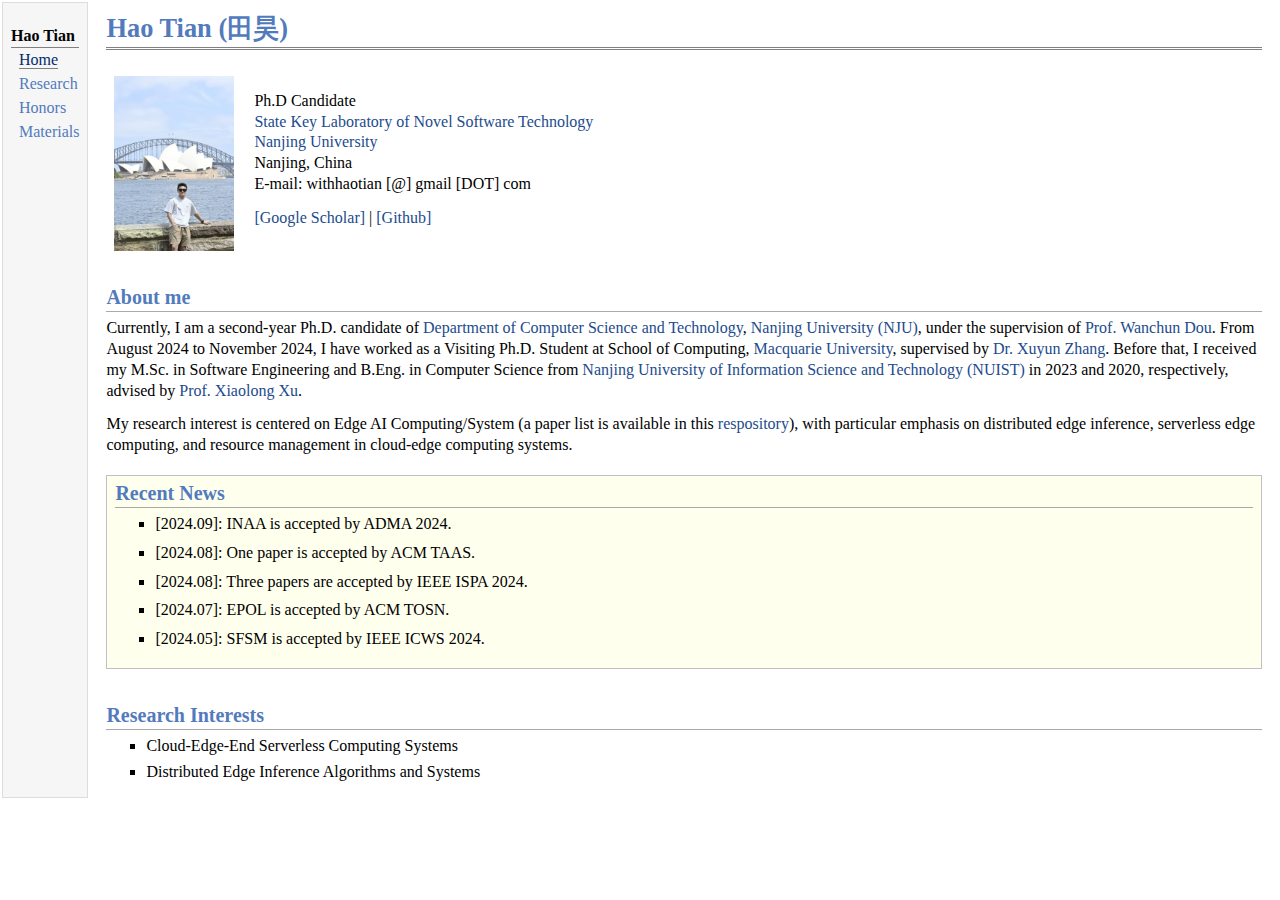
==== index.html @ ba0ae733 "update" ====
<!DOCTYPE html PUBLIC "-//W3C//DTD XHTML 1.1//EN"
  "http://www.w3.org/TR/xhtml11/DTD/xhtml11.dtd">
<html xmlns="http://www.w3.org/1999/xhtml" xml:lang="en">
<head>
<meta name="generator" content="jemdoc, see http://jemdoc.jaboc.net/" />
<meta http-equiv="Content-Type" content="text/html;charset=utf-8" />
<link rel="stylesheet" href="jemdoc.css" type="text/css" />
<title>Hao Tian (田昊)</title>
</head>
<body>
<table summary="Table for page layout." id="tlayout">
<tr valign="top">
<td id="layout-menu">
<div class="menu-category">Hao Tian</div>
<div class="menu-item"><a href="index.html" class="current">Home</a></div>
<div class="menu-item"><a href="publications.html">Research</a></div>
<div class="menu-item"><a href="awards.html">Honors</a></div>
<div class="menu-item"><a href="materials.html">Materials</a></div>
</td>
<td id="layout-content">
<div id="toptitle">
<h1>Hao Tian (田昊)</h1>
</div>
<table class="imgtable"><tr><td>
<img src="images/me.jpg" alt="alt text" width="120px" height="175px" />&nbsp;</td>
<td align="left"><p>Ph.D Candidate <br />
<a href="https://keysoftlab.nju.edu.cn/main.htm">State Key Laboratory of Novel Software Technology</a> <br />
<a href="https://www.nju.edu.cn/">Nanjing University</a> <br />
Nanjing, China <br />
E-mail: withhaotian [@] gmail [DOT] com <br /></p>
<p><a href="https://scholar.google.com/citations?user=PYFMSbYAAAAJ">[Google Scholar]</a> | <a href="https://github.com/withhaotian">[Github]</a></p>
</td></tr></table>
<h2>About me</h2>
<p>Currently, I am a second-year Ph.D. candidate of <a href="https://cs.nju.edu.cn/main.htm">Department of Computer Science and Technology</a>, <a href="https://www.nju.edu.cn/">Nanjing University (NJU)</a>, under the supervision of <a href="https://cs.nju.edu.cn/douwanchun/index.htm">Prof. Wanchun Dou</a>. From August 2024 to November 2024, I have worked as a Visiting Ph.D. Student at School of Computing, <a href="https://www.mq.edu.au/">Macquarie University</a>, supervised by <a href="https://researchers.mq.edu.au/en/persons/xuyun-zhang">Dr. Xuyun Zhang</a>. Before that, I received my M.Sc. in Software Engineering and B.Eng. in Computer Science from <a href="https://www.nuist.edu.cn/">Nanjing University of Information Science and Technology (NUIST)</a> in 2023 and 2020, respectively, advised by <a href="https://faculty.nuist.edu.cn/xuxiaolong/zh_CN/index.htm">Prof. Xiaolong Xu</a>. </p>
<p>My research interest is centered on Edge AI Computing/System (a paper list is available in this <a href="https://github.com/withhaotian/awesome-edge-AI-papers.git">respository</a>), with particular emphasis on distributed edge inference, serverless edge computing, and resource management in cloud-edge computing systems.</p>
<div class="infoblock">
<div class="blockcontent">
<h2>Recent News</h2>
<ul>
<li><p>[2024.09]: INAA is accepted by ADMA 2024.</p>
</li>
<li><p>[2024.08]: One paper is accepted by ACM TAAS.</p>
</li>
<li><p>[2024.08]: Three papers are accepted by IEEE ISPA 2024.</p>
</li>
<li><p>[2024.07]: EPOL is accepted by ACM TOSN.</p>
</li>
<li><p>[2024.05]: SFSM is accepted by IEEE ICWS 2024.</p>
</li>
</ul>
</div></div>
<h2>Research Interests</h2>
<ul>
<li><p>Cloud-Edge-End Serverless Computing Systems</p>
</li>
<li><p>Distributed Edge Inference Algorithms and Systems</p>
</li>
</ul>
</td>
</tr>
</table>
</body>
</html>
---- jemdoc.css ----
/* Default css file for jemdoc. */

table#tlayout {
    border: none;
    border-collapse: separate;
    background: white;
}

body {
	background: white;
	font-family: Georgia, serif;
	padding-bottom: 8px;
	margin: 0;
}

#layout-menu {
	background: #f6f6f6;
	border: 1px solid #dddddd;
	padding-top: 0.5em;
	padding-left: 8px;
	padding-right: 8px;
	font-size: 1.0em;
	width: auto;
	white-space: nowrap;
    text-align: left;
    vertical-align: top;
}

#layout-menu td {
	background: #f4f4f4;
    vertical-align: top;
}

#layout-content {
	padding-top: 0.0em;
	padding-left: 1.0em;
	padding-right: 1.0em;
    border: none;
    background: white;
    text-align: left;
    vertical-align: top;
}

#layout-menu a {
	line-height: 1.5em;
	margin-left: 0.5em;
}

tt {
    background: #ffffdd;
}

pre, tt {
	font-size: 90%;
	font-family: monaco, monospace;
}

a, a > tt {
	color: #224b8d;
	text-decoration: none;
}

a:hover {
	border-bottom: 1px gray dotted;
}

#layout-menu a.current:link, #layout-menu a.current:visited {
	color: #022b6d;
	border-bottom: 1px gray solid;
}
#layout-menu a:link, #layout-menu a:visited, #layout-menu a:hover {
	color: #527bbd;
	text-decoration: none;
}
#layout-menu a:hover {
	text-decoration: none;
}

div.menu-category {
	border-bottom: 1px solid gray;
	margin-top: 0.8em;
	padding-top: 0.2em;
	padding-bottom: 0.1em;
	font-weight: bold;
}

div.menu-item {
	padding-left: 16px;
	text-indent: -16px;
}

div#toptitle {
	padding-bottom: 0.2em;
	margin-bottom: 1.5em;
	border-bottom: 3px double gray;
}

/* Reduce space if we begin the page with a title. */
div#toptitle + h2, div#toptitle + h3 {
	margin-top: -0.7em;
}

div#subtitle {
	margin-top: 0.0em;
	margin-bottom: 0.0em;
	padding-top: 0em;
	padding-bottom: 0.1em;
}

em {
	font-style: italic;
}

strong {
	font-weight: bold;
}


h1, h2, h3 {
	color: #527bbd;
	margin-top: 0.7em;
	margin-bottom: 0.3em;
	padding-bottom: 0.2em;
	line-height: 1.0;
	padding-top: 0.5em;
	border-bottom: 1px solid #aaaaaa;
}

h1 {
	font-size: 165%;
}

h2 {
	padding-top: 0.8em;
	font-size: 125%;
}

h2 + h3 {
    padding-top: 0.2em;
}

h3 {
	font-size: 110%;
	border-bottom: none;
}

p {
	margin-top: 0.0em;
	margin-bottom: 0.8em;
	padding: 0;
	line-height: 1.3;
}

pre {
	padding: 0;
	margin: 0;
}

div#footer {
	font-size: small;
	border-top: 1px solid #c0c0c0;
	padding-top: 0.1em;
	margin-top: 4.0em;
	color: #c0c0c0;
}

div#footer a {
	color: #80a0b0;
}

div#footer-text {
	float: left;
	padding-bottom: 8px;
}

ul, ol, dl {
	margin-top: 0.2em;
	padding-top: 0;
	margin-bottom: 0.8em;
}

dt {
	margin-top: 0.5em;
	margin-bottom: 0;
}

dl {
	margin-left: 20px;
}

dd {
	color: #222222;
}

dd > *:first-child {
	margin-top: 0;
}

ul {
	list-style-position: outside;
	list-style-type: square;
}

p + ul, p + ol {
	margin-top: -0.5em;
}

li ul, li ol {
	margin-top: -0.3em;
}

ol {
	list-style-position: outside;
	list-style-type: decimal;
}

li p, dd p {
	margin-bottom: 0.3em;
}


ol ol {
	list-style-type: lower-alpha;
}

ol ol ol {
	list-style-type: lower-roman;
}

p + div.codeblock {
	margin-top: -0.6em;
}

div.codeblock, div.infoblock {
	margin-right: 0%;
	margin-top: 1.2em;
	margin-bottom: 1.3em;
}

div.blocktitle {
	font-weight: bold;
	color: #cd7b62;
	margin-top: 1.2em;
	margin-bottom: 0.1em;
}

div.blockcontent {
	border: 1px solid silver;
	padding: 0.3em 0.5em;
}

div.infoblock > div.blockcontent {
	background: #ffffee;
}

div.blockcontent p + ul, div.blockcontent p + ol {
	margin-top: 0.4em;
}

div.infoblock p {
	margin-bottom: 0em;
}

div.infoblock li p, div.infoblock dd p {
	margin-bottom: 0.5em;
}

div.infoblock p + p {
	margin-top: 0.8em;
}

div.codeblock > div.blockcontent {
	background: #f6f6f6;
}

span.pycommand {
	color: #000070;
}

span.statement {
	color: #008800;
}
span.builtin {
	color: #000088;
}
span.special {
	color: #990000;
}
span.operator {
	color: #880000;
}
span.error {
	color: #aa0000;
}
span.comment, span.comment > *, span.string, span.string > * {
	color: #606060;
}

@media print {
	#layout-menu { display: none; }
}

#fwtitle {
	margin: 2px;
}

#fwtitle #toptitle {
	padding-left: 0.5em;
	margin-bottom: 0.5em;
}

#layout-content h1:first-child, #layout-content h2:first-child, #layout-content h3:first-child {
	margin-top: -0.7em;
}

div#toptitle h1, #layout-content div#toptitle h1 {
	margin-bottom: 0.0em;
	padding-bottom: 0.1em;
	padding-top: 0;
	margin-top: 0.5em;
	border-bottom: none;
}

img.eq {
	padding: 0;
	padding-left: 0.1em;
	padding-right: 0.1em;
	margin: 0;
}

img.eqwl {
	padding-left: 2em;
	padding-top: 0.6em;
	padding-bottom: 0.2em;
	margin: 0;
}

table {
    border: 2px solid black;
    border-collapse: collapse;
}

td {
    padding: 2px;
    padding-left: 0.5em;
    padding-right: 0.5em;
    text-align: center;
    border: 1px solid gray;
}

table + table {
    margin-top: 1em;
}

tr.heading {
    font-weight: bold;
    border-bottom: 2px solid black;
}

img {
    border: none;
}

table.imgtable, table.imgtable td {
    border: none;
    text-align: left;
}
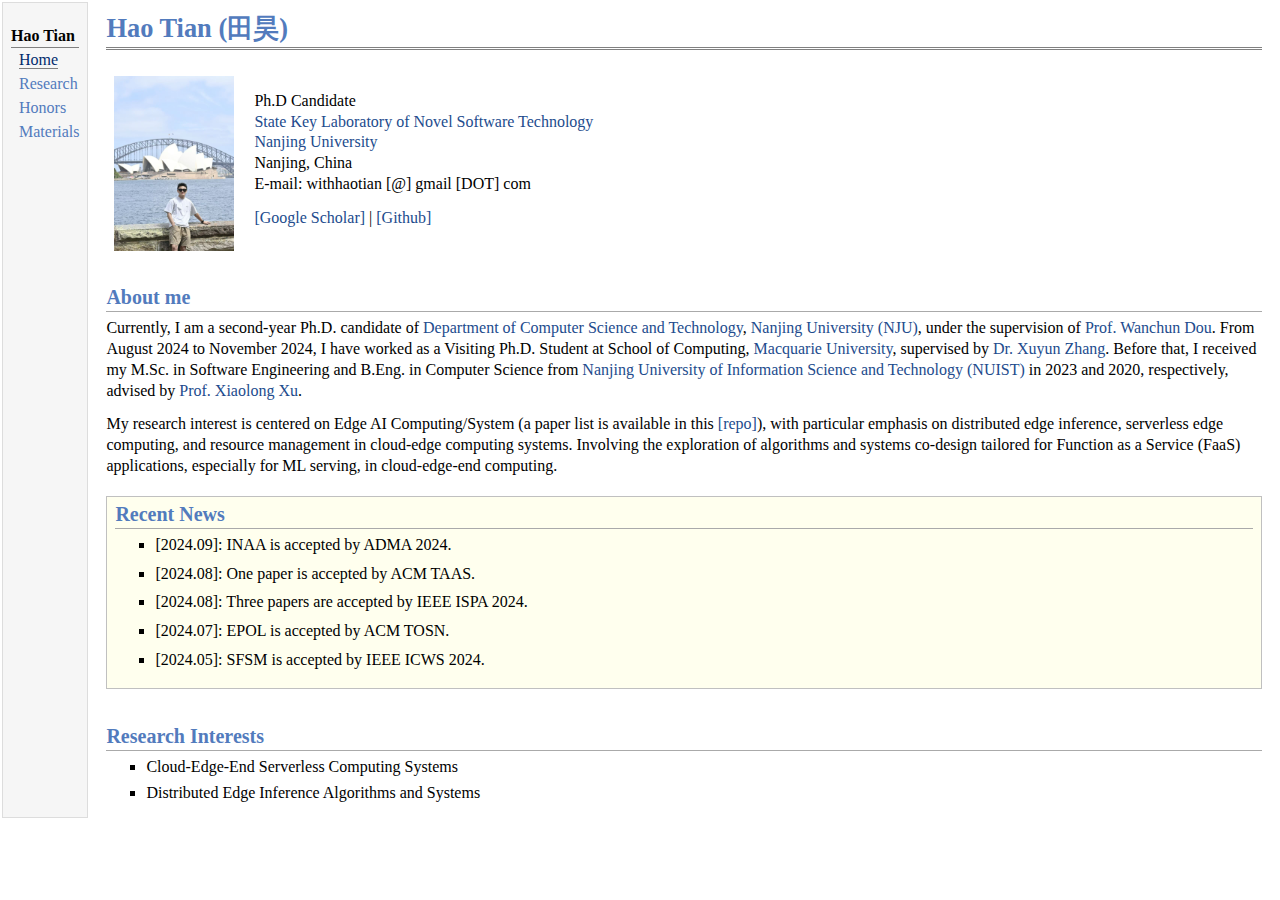
==== commit 1179d121: "update" ====
--- a/index.html
+++ b/index.html
@@ -24,15 +24,15 @@
 <table class="imgtable"><tr><td>
 <img src="images/me.jpg" alt="alt text" width="120px" height="175px" />&nbsp;</td>
 <td align="left"><p>Ph.D Candidate <br />
-<a href="https://keysoftlab.nju.edu.cn/main.htm">State Key Laboratory of Novel Software Technology</a> <br />
-<a href="https://www.nju.edu.cn/">Nanjing University</a> <br />
+<a href="https://keysoftlab.nju.edu.cn/main.htm" target="blank">State Key Laboratory of Novel Software Technology</a> <br />
+<a href="https://www.nju.edu.cn/" target="blank">Nanjing University</a> <br />
 Nanjing, China <br />
 E-mail: withhaotian [@] gmail [DOT] com <br /></p>
-<p><a href="https://scholar.google.com/citations?user=PYFMSbYAAAAJ">[Google Scholar]</a> | <a href="https://github.com/withhaotian">[Github]</a></p>
+<p><a href="https://scholar.google.com/citations?user=PYFMSbYAAAAJ" target="blank">[Google Scholar]</a> | <a href="https://github.com/withhaotian" target="blank">[Github]</a></p>
 </td></tr></table>
 <h2>About me</h2>
-<p>Currently, I am a second-year Ph.D. candidate of <a href="https://cs.nju.edu.cn/main.htm">Department of Computer Science and Technology</a>, <a href="https://www.nju.edu.cn/">Nanjing University (NJU)</a>, under the supervision of <a href="https://cs.nju.edu.cn/douwanchun/index.htm">Prof. Wanchun Dou</a>. From August 2024 to November 2024, I have worked as a Visiting Ph.D. Student at School of Computing, <a href="https://www.mq.edu.au/">Macquarie University</a>, supervised by <a href="https://researchers.mq.edu.au/en/persons/xuyun-zhang">Dr. Xuyun Zhang</a>. Before that, I received my M.Sc. in Software Engineering and B.Eng. in Computer Science from <a href="https://www.nuist.edu.cn/">Nanjing University of Information Science and Technology (NUIST)</a> in 2023 and 2020, respectively, advised by <a href="https://faculty.nuist.edu.cn/xuxiaolong/zh_CN/index.htm">Prof. Xiaolong Xu</a>. </p>
-<p>My research interest is centered on Edge AI Computing/System (a paper list is available in this <a href="https://github.com/withhaotian/awesome-edge-AI-papers.git">respository</a>), with particular emphasis on distributed edge inference, serverless edge computing, and resource management in cloud-edge computing systems.</p>
+<p>Currently, I am a second-year Ph.D. candidate of <a href="https://cs.nju.edu.cn/main.htm" target="blank">Department of Computer Science and Technology</a>, <a href="https://www.nju.edu.cn/" target="blank">Nanjing University (NJU)</a>, under the supervision of <a href="https://cs.nju.edu.cn/douwanchun/index.htm" target="blank">Prof. Wanchun Dou</a>. From August 2024 to November 2024, I have worked as a Visiting Ph.D. Student at School of Computing, <a href="https://www.mq.edu.au/" target="blank">Macquarie University</a>, supervised by <a href="https://researchers.mq.edu.au/en/persons/xuyun-zhang" target="blank">Dr. Xuyun Zhang</a>. Before that, I received my M.Sc. in Software Engineering and B.Eng. in Computer Science from <a href="https://www.nuist.edu.cn/" target="blank">Nanjing University of Information Science and Technology (NUIST)</a> in 2023 and 2020, respectively, advised by <a href="https://faculty.nuist.edu.cn/xuxiaolong/zh_CN/index.htm" target="blank">Prof. Xiaolong Xu</a>. </p>
+<p>My research interest is centered on Edge AI Computing/System (a paper list is available in this <a href="https://github.com/withhaotian/awesome-edge-AI-papers.git" target="blank">[repo]</a>), with particular emphasis on distributed edge inference, serverless edge computing, and resource management in cloud-edge computing systems. Involving the exploration of algorithms and systems co-design tailored for Function as a Service (FaaS) applications, especially for ML serving, in cloud-edge-end computing.</p>
 <div class="infoblock">
 <div class="blockcontent">
 <h2>Recent News</h2>
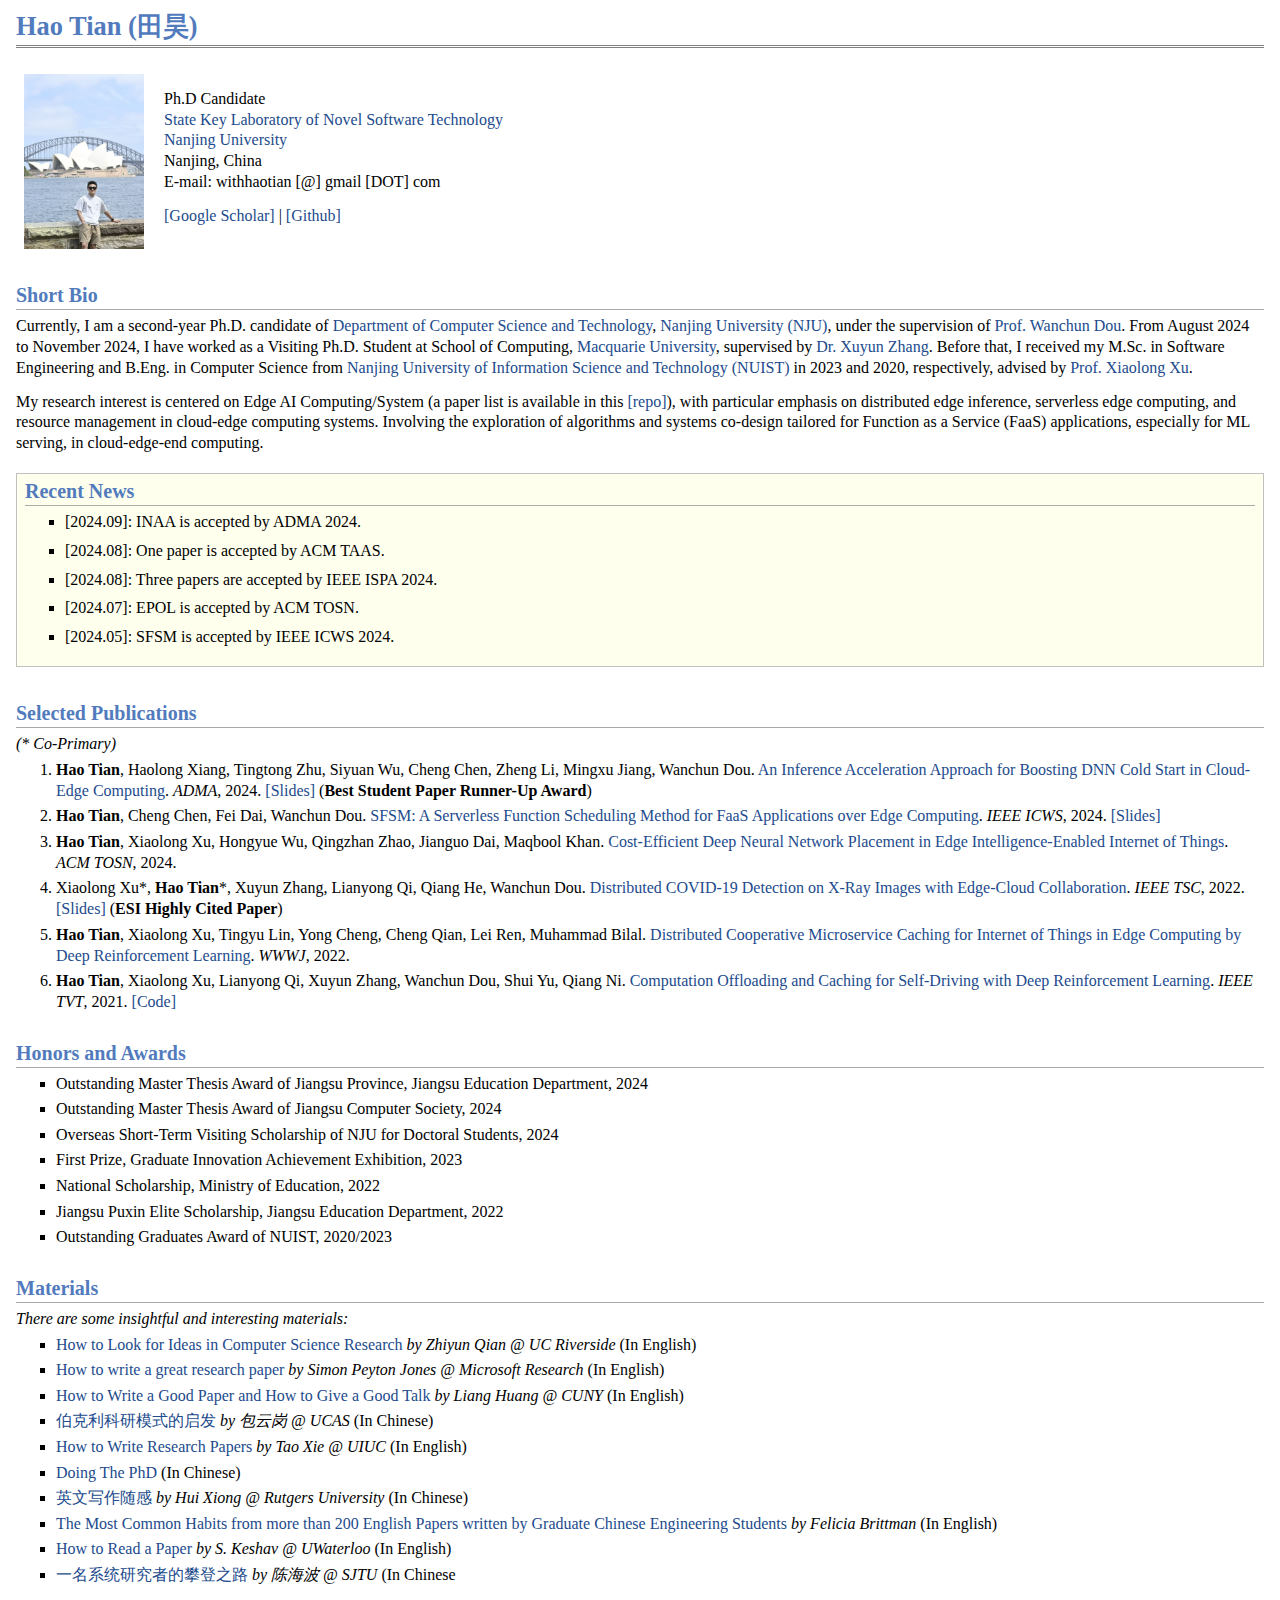
==== commit 97f98b80: "update" ====
--- a/index.html
+++ b/index.html
@@ -8,31 +8,22 @@
 <title>Hao Tian (田昊)</title>
 </head>
 <body>
-<table summary="Table for page layout." id="tlayout">
-<tr valign="top">
-<td id="layout-menu">
-<div class="menu-category">Hao Tian</div>
-<div class="menu-item"><a href="index.html" class="current">Home</a></div>
-<div class="menu-item"><a href="publications.html">Research</a></div>
-<div class="menu-item"><a href="awards.html">Honors</a></div>
-<div class="menu-item"><a href="materials.html">Materials</a></div>
-</td>
-<td id="layout-content">
+<div id="layout-content">
 <div id="toptitle">
 <h1>Hao Tian (田昊)</h1>
 </div>
 <table class="imgtable"><tr><td>
 <img src="images/me.jpg" alt="alt text" width="120px" height="175px" />&nbsp;</td>
 <td align="left"><p>Ph.D Candidate <br />
-<a href="https://keysoftlab.nju.edu.cn/main.htm" target="blank">State Key Laboratory of Novel Software Technology</a> <br />
-<a href="https://www.nju.edu.cn/" target="blank">Nanjing University</a> <br />
+<a href="https://keysoftlab.nju.edu.cn/main.htm" target="_blank">State Key Laboratory of Novel Software Technology</a> <br />
+<a href="https://www.nju.edu.cn/" target="_blank">Nanjing University</a> <br />
 Nanjing, China <br />
 E-mail: withhaotian [@] gmail [DOT] com <br /></p>
-<p><a href="https://scholar.google.com/citations?user=PYFMSbYAAAAJ" target="blank">[Google Scholar]</a> | <a href="https://github.com/withhaotian" target="blank">[Github]</a></p>
+<p><a href="https://scholar.google.com/citations?user=PYFMSbYAAAAJ" target="_blank">[Google Scholar]</a> | <a href="https://github.com/withhaotian" target="_blank">[Github]</a></p>
 </td></tr></table>
-<h2>About me</h2>
-<p>Currently, I am a second-year Ph.D. candidate of <a href="https://cs.nju.edu.cn/main.htm" target="blank">Department of Computer Science and Technology</a>, <a href="https://www.nju.edu.cn/" target="blank">Nanjing University (NJU)</a>, under the supervision of <a href="https://cs.nju.edu.cn/douwanchun/index.htm" target="blank">Prof. Wanchun Dou</a>. From August 2024 to November 2024, I have worked as a Visiting Ph.D. Student at School of Computing, <a href="https://www.mq.edu.au/" target="blank">Macquarie University</a>, supervised by <a href="https://researchers.mq.edu.au/en/persons/xuyun-zhang" target="blank">Dr. Xuyun Zhang</a>. Before that, I received my M.Sc. in Software Engineering and B.Eng. in Computer Science from <a href="https://www.nuist.edu.cn/" target="blank">Nanjing University of Information Science and Technology (NUIST)</a> in 2023 and 2020, respectively, advised by <a href="https://faculty.nuist.edu.cn/xuxiaolong/zh_CN/index.htm" target="blank">Prof. Xiaolong Xu</a>. </p>
-<p>My research interest is centered on Edge AI Computing/System (a paper list is available in this <a href="https://github.com/withhaotian/awesome-edge-AI-papers.git" target="blank">[repo]</a>), with particular emphasis on distributed edge inference, serverless edge computing, and resource management in cloud-edge computing systems. Involving the exploration of algorithms and systems co-design tailored for Function as a Service (FaaS) applications, especially for ML serving, in cloud-edge-end computing.</p>
+<h2>Short Bio</h2>
+<p>Currently, I am a second-year Ph.D. candidate of <a href="https://cs.nju.edu.cn/main.htm" target="_blank">Department of Computer Science and Technology</a>, <a href="https://www.nju.edu.cn/" target="_blank">Nanjing University (NJU)</a>, under the supervision of <a href="https://cs.nju.edu.cn/douwanchun/index.htm" target="_blank">Prof. Wanchun Dou</a>. From August 2024 to November 2024, I have worked as a Visiting Ph.D. Student at School of Computing, <a href="https://www.mq.edu.au/" target="_blank">Macquarie University</a>, supervised by <a href="https://researchers.mq.edu.au/en/persons/xuyun-zhang" target="_blank">Dr. Xuyun Zhang</a>. Before that, I received my M.Sc. in Software Engineering and B.Eng. in Computer Science from <a href="https://www.nuist.edu.cn/" target="_blank">Nanjing University of Information Science and Technology (NUIST)</a> in 2023 and 2020, respectively, advised by <a href="https://faculty.nuist.edu.cn/xuxiaolong/zh_CN/index.htm" target="_blank">Prof. Xiaolong Xu</a>. </p>
+<p>My research interest is centered on Edge AI Computing/System (a paper list is available in this <a href="https://github.com/withhaotian/awesome-edge-AI-papers.git" target="_blank">[repo]</a>), with particular emphasis on distributed edge inference, serverless edge computing, and resource management in cloud-edge computing systems. Involving the exploration of algorithms and systems co-design tailored for Function as a Service (FaaS) applications, especially for ML serving, in cloud-edge-end computing.</p>
 <div class="infoblock">
 <div class="blockcontent">
 <h2>Recent News</h2>
@@ -49,15 +40,63 @@
 </li>
 </ul>
 </div></div>
-<h2>Research Interests</h2>
+<h2>Selected Publications</h2>
+<p><i>(* Co-Primary)</i></p>
+<ol>
+<li><p><b>Hao Tian</b>, Haolong Xiang, Tingtong Zhu, Siyuan Wu, Cheng Chen, Zheng Li, Mingxu Jiang, Wanchun Dou. <a href="https://doi.org/10.1007/978-981-96-0811-9_20" target="_blank">An Inference Acceleration Approach for Boosting DNN Cold Start in Cloud-Edge Computing</a>. <i>ADMA</i>, 2024. <a href="files/ADMA24-Slides.pdf" target="_blank">[Slides]</a> (<b>Best Student Paper Runner-Up Award</b>)</p>
+</li>
+<li><p><b>Hao Tian</b>, Cheng Chen, Fei Dai, Wanchun Dou. <a href="https://doi.org/10.1109/ICWS62655.2024.00120" target="_blank">SFSM: A Serverless Function Scheduling Method for FaaS Applications over Edge Computing</a>. <i>IEEE ICWS</i>, 2024. <a href="files/ICWS-Slides-SFSM.pdf" target="_blank">[Slides]</a></p>
+</li>
+<li><p><b>Hao Tian</b>, Xiaolong Xu, Hongyue Wu, Qingzhan Zhao, Jianguo Dai, Maqbool Khan. <a href="https://doi.org/10.1145/3685930" target="_blank">Cost-Efficient Deep Neural Network Placement in Edge Intelligence-Enabled Internet of Things</a>. <i>ACM TOSN</i>, 2024. </p>
+</li>
+<li><p>Xiaolong Xu*, <b>Hao Tian</b>*, Xuyun Zhang, Lianyong Qi, Qiang He, Wanchun Dou. <a href="https://ieeexplore.ieee.org/abstract/document/9681206" target="_blank">Distributed COVID-19 Detection on X-Ray Images with Edge-Cloud Collaboration</a>. <i>IEEE TSC</i>, 2022. <a href="files/tsc-slides.pdf" target="_blank">[Slides]</a> (<b>ESI Highly Cited Paper</b>)</p>
+</li>
+<li><p><b>Hao Tian</b>, Xiaolong Xu, Tingyu Lin, Yong Cheng, Cheng Qian, Lei Ren, Muhammad Bilal. <a href="https://link.springer.com/article/10.1007/s11280-021-00939-7" target="_blank">Distributed Cooperative Microservice Caching for Internet of Things in Edge Computing by Deep Reinforcement Learning</a>. <i>WWWJ</i>, 2022.</p>
+</li>
+<li><p><b>Hao Tian</b>, Xiaolong Xu, Lianyong Qi, Xuyun Zhang, Wanchun Dou, Shui Yu, Qiang Ni. <a href="https://ieeexplore.ieee.org/abstract/document/9580706" target="_blank">Computation Offloading and Caching for Self-Driving with Deep Reinforcement Learning</a>. <i>IEEE TVT</i>, 2021. <a href="https://github.com/withhaotian/DDPG-Agent-for-Edge.git" target="_blank">[Code]</a></p>
+</li>
+</ol>
+<h2>Honors and Awards</h2>
 <ul>
-<li><p>Cloud-Edge-End Serverless Computing Systems</p>
+<li><p>Outstanding Master Thesis Award of Jiangsu Province, Jiangsu Education Department, 2024</p>
 </li>
-<li><p>Distributed Edge Inference Algorithms and Systems</p>
+<li><p>Outstanding Master Thesis Award of Jiangsu Computer Society, 2024</p>
+</li>
+<li><p>Overseas Short-Term Visiting Scholarship of NJU for Doctoral Students, 2024</p>
+</li>
+<li><p>First Prize, Graduate Innovation Achievement Exhibition, 2023</p>
+</li>
+<li><p>National Scholarship, Ministry of Education, 2022</p>
+</li>
+<li><p>Jiangsu Puxin Elite Scholarship, Jiangsu Education Department, 2022</p>
+</li>
+<li><p>Outstanding Graduates Award of NUIST, 2020/2023</p>
 </li>
 </ul>
-</td>
-</tr>
-</table>
+<h2>Materials</h2>
+<p><i>There are some insightful and interesting materials:</i> <br /></p>
+<ul>
+<li><p><a href="https://medium.com/digital-diplomacy/how-to-look-for-ideas-in-computer-science-research-7a3fa6f4696f" target="_blank">How to Look for Ideas in Computer Science Research</a> <i>by Zhiyun Qian @ UC Riverside</i> (In English)</p>
+</li>
+<li><p><a href="https://www.microsoft.com/en-us/research/academic-program/write-great-research-paper/" target="_blank">How to write a great research paper</a> <i>by Simon Peyton Jones @ Microsoft Research</i> (In English)</p>
+</li>
+<li><p><a href="https://web.engr.oregonstate.edu/~huanlian/teaching/writing/cuny-gc/how-to-paper-talk-CUNY.pdf" target="_blank">How to Write a Good Paper and How to Give a Good Talk</a> <i>by Liang Huang @ CUNY</i> (In English)</p>
+</li>
+<li><p><a href="https://blog.sciencenet.cn/blog-414166-1213688.html" target="_blank">伯克利科研模式的启发</a> <i>by 包云岗 @ UCAS</i> (In Chinese)</p>
+</li>
+<li><p><a href="https://www.slideshare.net/slideshow/how-to-write-research-papers-24172046/24172046" target="_blank">How to Write Research Papers</a> <i>by Tao Xie @ UIUC</i> (In English)</p>
+</li>
+<li><p><a href="https://github.com/shengyp/doing_the_PhD.git" target="_blank">Doing The PhD</a> (In Chinese)</p>
+</li>
+<li><p><a href="http://datamining.rutgers.edu/publication/xiong-hui-paper-writing.pdf" target="_blank">英文写作随感</a> <i>by Hui Xiong @ Rutgers University</i> (In Chinese)</p>
+</li>
+<li><p><a href="http://staff.ustc.edu.cn/~jpq/writing/The%20Most%20Common%20Habits.pdf" target="_blank">The Most Common Habits from more than 200 English Papers written by Graduate Chinese Engineering Students</a> <i>by Felicia Brittman</i> (In English)</p>
+</li>
+<li><p><a href="https://www.cs.cmu.edu/~zhihaoj2/papers/HowtoReadPaper.pdf" target="_blank">How to Read a Paper</a> <i>by S. Keshav @ UWaterloo</i> (In English)</p>
+</li>
+<li><p><a href="docs/一名系统研究者的攀登之路.pdf" target="_blank">一名系统研究者的攀登之路</a> <i>by 陈海波 @ SJTU</i> (In Chinese</p>
+</li>
+</ul>
+</div>
 </body>
 </html>
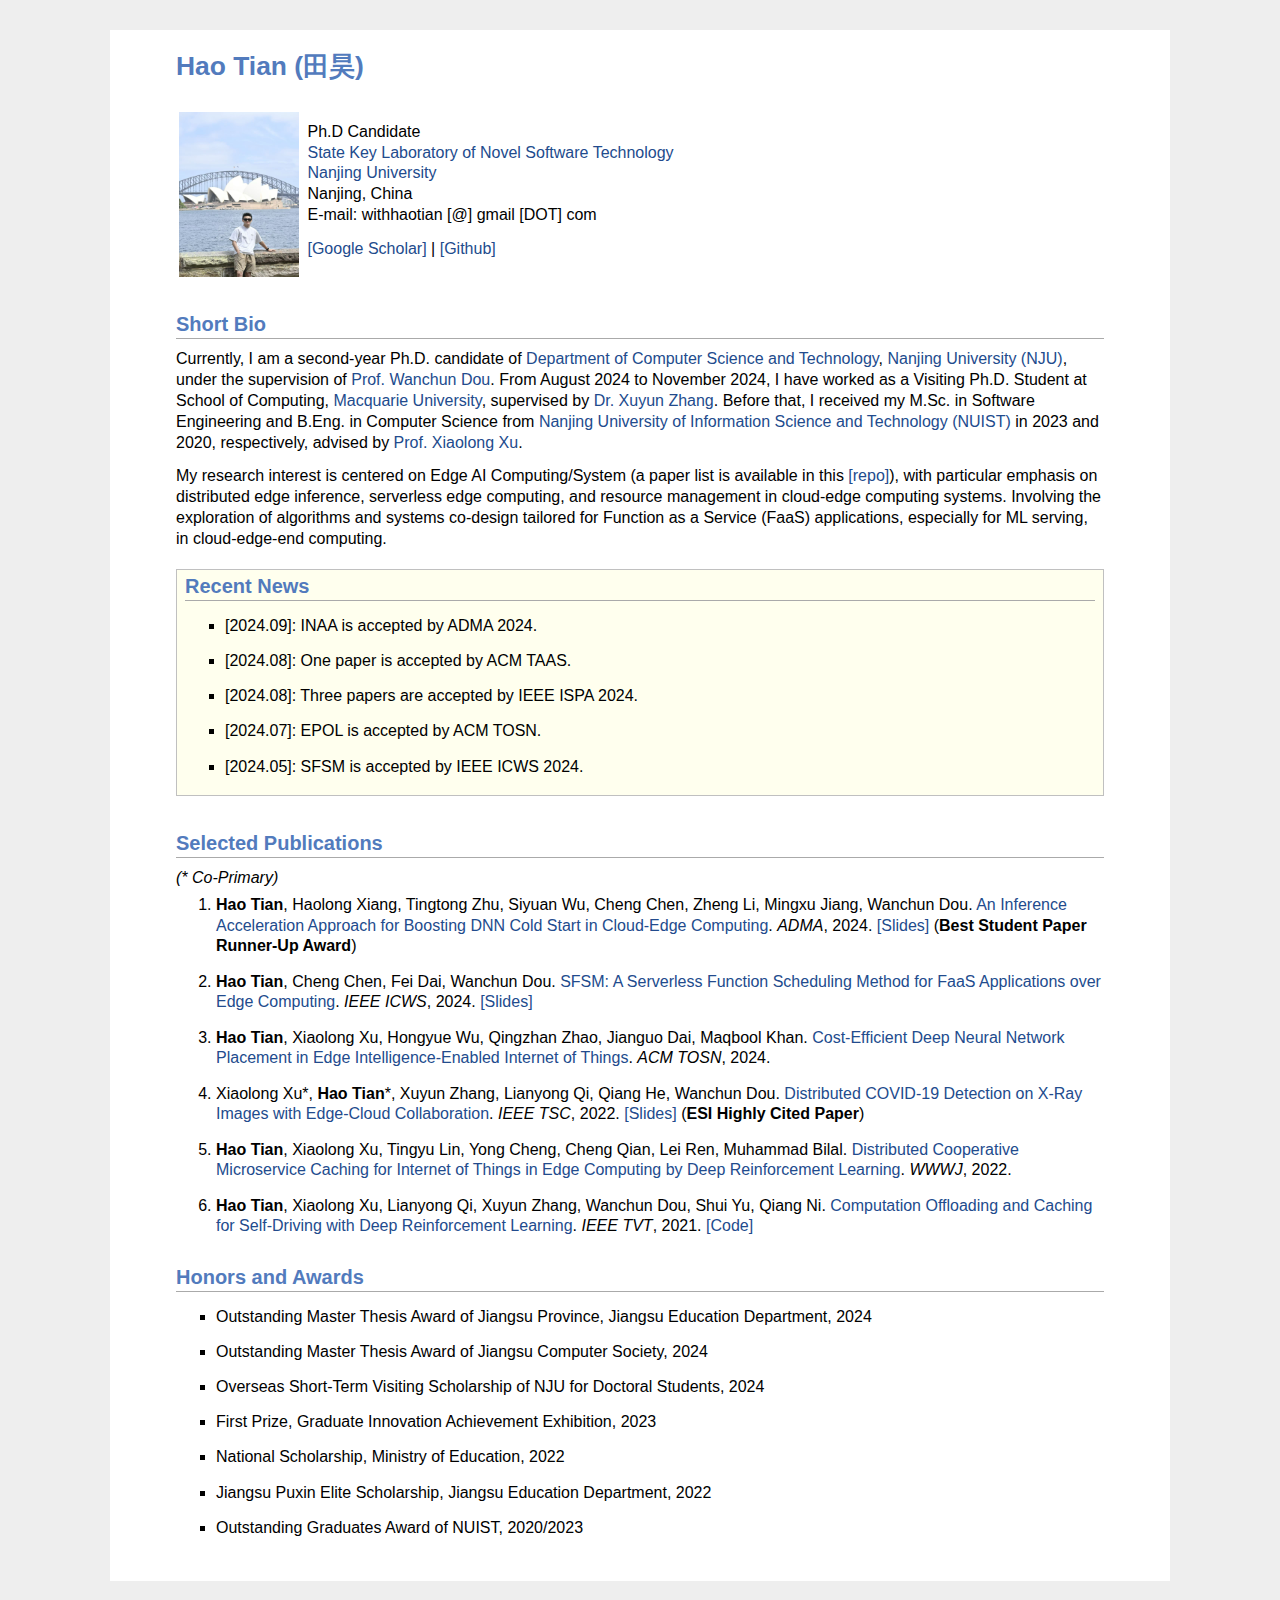
==== commit 1fb3aca0: "update" ====
--- a/index.html
+++ b/index.html
@@ -13,7 +13,7 @@
 <h1>Hao Tian (田昊)</h1>
 </div>
 <table class="imgtable"><tr><td>
-<img src="images/me.jpg" alt="alt text" width="120px" height="175px" />&nbsp;</td>
+<img src="images/me.jpg" alt="alt text" width="120px" height="165px" />&nbsp;</td>
 <td align="left"><p>Ph.D Candidate <br />
 <a href="https://keysoftlab.nju.edu.cn/main.htm" target="_blank">State Key Laboratory of Novel Software Technology</a> <br />
 <a href="https://www.nju.edu.cn/" target="_blank">Nanjing University</a> <br />
@@ -73,30 +73,6 @@
 <li><p>Outstanding Graduates Award of NUIST, 2020/2023</p>
 </li>
 </ul>
-<h2>Materials</h2>
-<p><i>There are some insightful and interesting materials:</i> <br /></p>
-<ul>
-<li><p><a href="https://medium.com/digital-diplomacy/how-to-look-for-ideas-in-computer-science-research-7a3fa6f4696f" target="_blank">How to Look for Ideas in Computer Science Research</a> <i>by Zhiyun Qian @ UC Riverside</i> (In English)</p>
-</li>
-<li><p><a href="https://www.microsoft.com/en-us/research/academic-program/write-great-research-paper/" target="_blank">How to write a great research paper</a> <i>by Simon Peyton Jones @ Microsoft Research</i> (In English)</p>
-</li>
-<li><p><a href="https://web.engr.oregonstate.edu/~huanlian/teaching/writing/cuny-gc/how-to-paper-talk-CUNY.pdf" target="_blank">How to Write a Good Paper and How to Give a Good Talk</a> <i>by Liang Huang @ CUNY</i> (In English)</p>
-</li>
-<li><p><a href="https://blog.sciencenet.cn/blog-414166-1213688.html" target="_blank">伯克利科研模式的启发</a> <i>by 包云岗 @ UCAS</i> (In Chinese)</p>
-</li>
-<li><p><a href="https://www.slideshare.net/slideshow/how-to-write-research-papers-24172046/24172046" target="_blank">How to Write Research Papers</a> <i>by Tao Xie @ UIUC</i> (In English)</p>
-</li>
-<li><p><a href="https://github.com/shengyp/doing_the_PhD.git" target="_blank">Doing The PhD</a> (In Chinese)</p>
-</li>
-<li><p><a href="http://datamining.rutgers.edu/publication/xiong-hui-paper-writing.pdf" target="_blank">英文写作随感</a> <i>by Hui Xiong @ Rutgers University</i> (In Chinese)</p>
-</li>
-<li><p><a href="http://staff.ustc.edu.cn/~jpq/writing/The%20Most%20Common%20Habits.pdf" target="_blank">The Most Common Habits from more than 200 English Papers written by Graduate Chinese Engineering Students</a> <i>by Felicia Brittman</i> (In English)</p>
-</li>
-<li><p><a href="https://www.cs.cmu.edu/~zhihaoj2/papers/HowtoReadPaper.pdf" target="_blank">How to Read a Paper</a> <i>by S. Keshav @ UWaterloo</i> (In English)</p>
-</li>
-<li><p><a href="docs/一名系统研究者的攀登之路.pdf" target="_blank">一名系统研究者的攀登之路</a> <i>by 陈海波 @ SJTU</i> (In Chinese</p>
-</li>
-</ul>
 </div>
 </body>
 </html>
--- a/jemdoc.css
+++ b/jemdoc.css
@@ -5,12 +5,31 @@
     border-collapse: separate;
     background: white;
 }
-
+/*
 body {
 	background: white;
-	font-family: Georgia, serif;
 	padding-bottom: 8px;
 	margin: 0;
+}
+*/
+html {
+  background-color: #eeeeee; 
+}
+
+body { 
+  font-family: Georgia, Helvetica, Arial, Verdana, san-serif, Times;
+  color: #000;
+  background-color: #ffffff; 
+  text-align:left; /* for IE */
+  margin-top: 30px; 
+  margin-bottom: 30px;
+  margin-left: auto;
+  margin-right: auto;
+  padding-left:  50px;
+  padding-right: 50px;
+  padding-top: 10px;
+  padding-bottom: 30px;
+  max-width: 960px;
 }
 
 #layout-menu {
@@ -92,12 +111,12 @@
 div#toptitle {
 	padding-bottom: 0.2em;
 	margin-bottom: 1.5em;
-	border-bottom: 3px double gray;
+	/*border-bottom: 3px double gray;*/
 }
 
 /* Reduce space if we begin the page with a title. */
 div#toptitle + h2, div#toptitle + h3 {
-	margin-top: -0.7em;
+	margin-top: 0em;
 }
 
 div#subtitle {
@@ -119,7 +138,7 @@
 h1, h2, h3 {
 	color: #527bbd;
 	margin-top: 0.7em;
-	margin-bottom: 0.3em;
+	margin-bottom: 0.5em;
 	padding-bottom: 0.2em;
 	line-height: 1.0;
 	padding-top: 0.5em;
@@ -128,6 +147,7 @@
 
 h1 {
 	font-size: 165%;
+	padding-bottom: 0.3em;
 }
 
 h2 {
@@ -205,8 +225,8 @@
 	margin-top: -0.5em;
 }
 
-li ul, li ol {
-	margin-top: -0.3em;
+li {
+	margin-top:0.9em;
 }
 
 ol {
@@ -335,19 +355,6 @@
 	margin: 0;
 }
 
-table {
-    border: 2px solid black;
-    border-collapse: collapse;
-}
-
-td {
-    padding: 2px;
-    padding-left: 0.5em;
-    padding-right: 0.5em;
-    text-align: center;
-    border: 1px solid gray;
-}
-
 table + table {
     margin-top: 1em;
 }
@@ -364,5 +371,4 @@
 table.imgtable, table.imgtable td {
     border: none;
     text-align: left;
-}
-
+}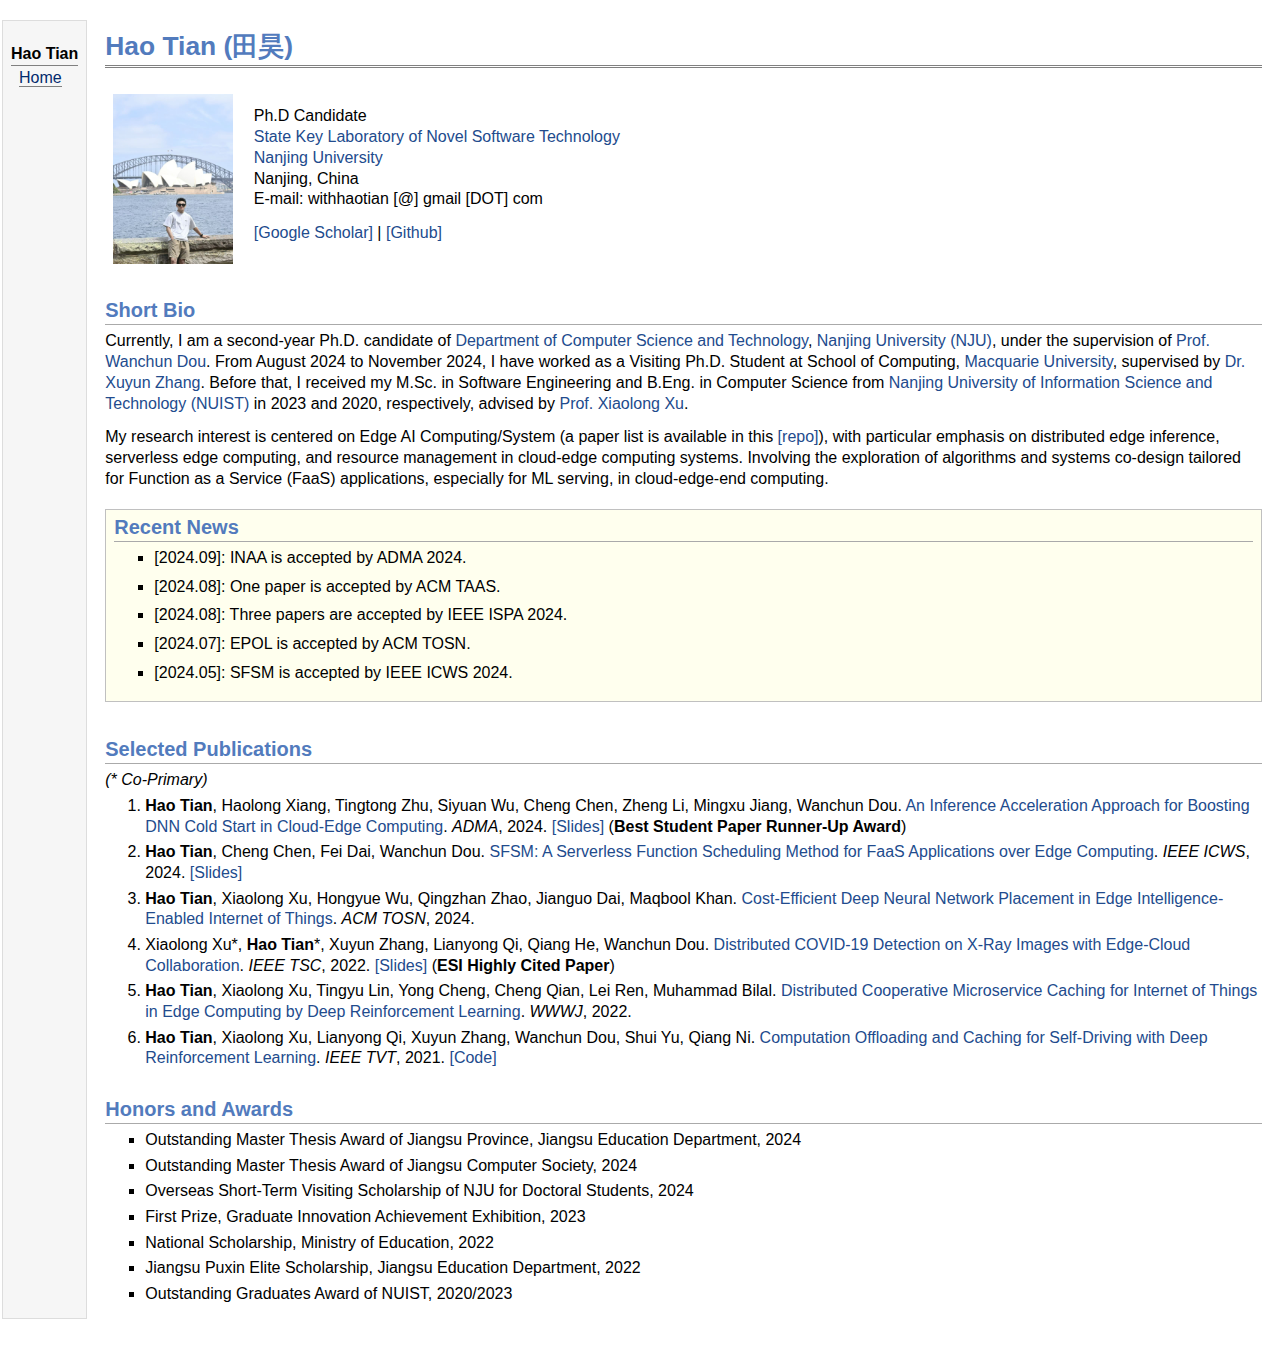
==== commit e9ccf2d0: "update" ====
--- a/index.html
+++ b/index.html
@@ -8,12 +8,18 @@
 <title>Hao Tian (田昊)</title>
 </head>
 <body>
-<div id="layout-content">
+<table summary="Table for page layout." id="tlayout">
+<tr valign="top">
+<td id="layout-menu">
+<div class="menu-category">Hao Tian</div>
+<div class="menu-item"><a href="index.html" class="current">Home</a></div>
+</td>
+<td id="layout-content">
 <div id="toptitle">
 <h1>Hao Tian (田昊)</h1>
 </div>
 <table class="imgtable"><tr><td>
-<img src="images/me.jpg" alt="alt text" width="120px" height="165px" />&nbsp;</td>
+<img src="images/me.jpg" alt="alt text" width="120px" height="170px" />&nbsp;</td>
 <td align="left"><p>Ph.D Candidate <br />
 <a href="https://keysoftlab.nju.edu.cn/main.htm" target="_blank">State Key Laboratory of Novel Software Technology</a> <br />
 <a href="https://www.nju.edu.cn/" target="_blank">Nanjing University</a> <br />
@@ -73,6 +79,8 @@
 <li><p>Outstanding Graduates Award of NUIST, 2020/2023</p>
 </li>
 </ul>
-</div>
+</td>
+</tr>
+</table>
 </body>
 </html>
--- a/jemdoc.css
+++ b/jemdoc.css
@@ -5,12 +5,14 @@
     border-collapse: separate;
     background: white;
 }
-/*
-body {
+
+/* body {
 	background: white;
+	font-family: Georgia, serif;
 	padding-bottom: 8px;
 	margin: 0;
-}
+} */
+
 */
 html {
   background-color: #eeeeee; 
@@ -21,16 +23,17 @@
   color: #000;
   background-color: #ffffff; 
   text-align:left; /* for IE */
-  margin-top: 30px; 
-  margin-bottom: 30px;
+  /* margin-top: 30px;  */
+  /* margin-bottom: 30px; */
   margin-left: auto;
   margin-right: auto;
-  padding-left:  50px;
-  padding-right: 50px;
+  /* padding-left:  50px; */
+  /* padding-right: 50px; */
   padding-top: 10px;
   padding-bottom: 30px;
-  max-width: 960px;
-}
+  /* max-width: 960px; */
+}
+
 
 #layout-menu {
 	background: #f6f6f6;
@@ -111,12 +114,12 @@
 div#toptitle {
 	padding-bottom: 0.2em;
 	margin-bottom: 1.5em;
-	/*border-bottom: 3px double gray;*/
+	border-bottom: 3px double gray;
 }
 
 /* Reduce space if we begin the page with a title. */
 div#toptitle + h2, div#toptitle + h3 {
-	margin-top: 0em;
+	margin-top: -0.7em;
 }
 
 div#subtitle {
@@ -138,7 +141,7 @@
 h1, h2, h3 {
 	color: #527bbd;
 	margin-top: 0.7em;
-	margin-bottom: 0.5em;
+	margin-bottom: 0.3em;
 	padding-bottom: 0.2em;
 	line-height: 1.0;
 	padding-top: 0.5em;
@@ -147,7 +150,6 @@
 
 h1 {
 	font-size: 165%;
-	padding-bottom: 0.3em;
 }
 
 h2 {
@@ -226,7 +228,7 @@
 }
 
 li {
-	margin-top:0.9em;
+	margin-top: 0.2em;
 }
 
 ol {
@@ -355,6 +357,19 @@
 	margin: 0;
 }
 
+table {
+    border: 2px solid black;
+    border-collapse: collapse;
+}
+
+td {
+    padding: 2px;
+    padding-left: 0.5em;
+    padding-right: 0.5em;
+    text-align: center;
+    border: 1px solid gray;
+}
+
 table + table {
     margin-top: 1em;
 }
@@ -371,4 +386,5 @@
 table.imgtable, table.imgtable td {
     border: none;
     text-align: left;
-}+}
+
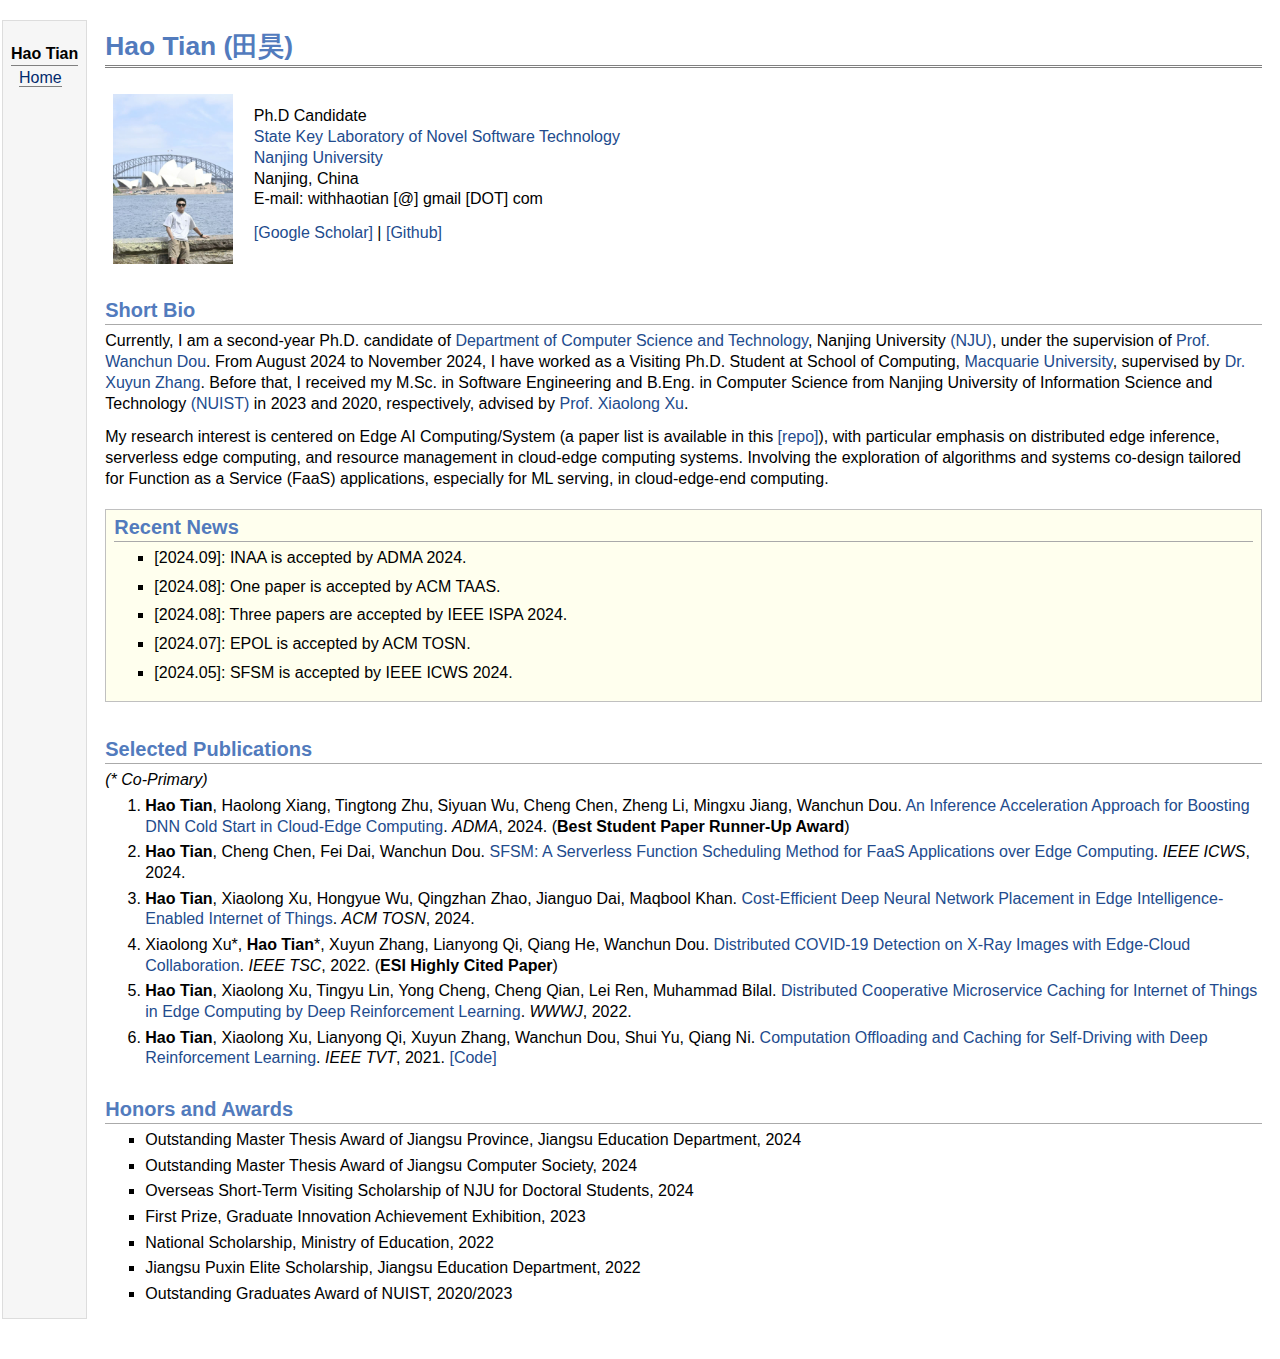
==== commit 00372674: "update" ====
--- a/index.html
+++ b/index.html
@@ -28,7 +28,7 @@
 <p><a href="https://scholar.google.com/citations?user=PYFMSbYAAAAJ" target="_blank">[Google Scholar]</a> | <a href="https://github.com/withhaotian" target="_blank">[Github]</a></p>
 </td></tr></table>
 <h2>Short Bio</h2>
-<p>Currently, I am a second-year Ph.D. candidate of <a href="https://cs.nju.edu.cn/main.htm" target="_blank">Department of Computer Science and Technology</a>, <a href="https://www.nju.edu.cn/" target="_blank">Nanjing University (NJU)</a>, under the supervision of <a href="https://cs.nju.edu.cn/douwanchun/index.htm" target="_blank">Prof. Wanchun Dou</a>. From August 2024 to November 2024, I have worked as a Visiting Ph.D. Student at School of Computing, <a href="https://www.mq.edu.au/" target="_blank">Macquarie University</a>, supervised by <a href="https://researchers.mq.edu.au/en/persons/xuyun-zhang" target="_blank">Dr. Xuyun Zhang</a>. Before that, I received my M.Sc. in Software Engineering and B.Eng. in Computer Science from <a href="https://www.nuist.edu.cn/" target="_blank">Nanjing University of Information Science and Technology (NUIST)</a> in 2023 and 2020, respectively, advised by <a href="https://faculty.nuist.edu.cn/xuxiaolong/zh_CN/index.htm" target="_blank">Prof. Xiaolong Xu</a>. </p>
+<p>Currently, I am a second-year Ph.D. candidate of <a href="https://cs.nju.edu.cn/main.htm" target="_blank">Department of Computer Science and Technology</a>, Nanjing University <a href="https://www.nju.edu.cn/" target="_blank">(NJU)</a>, under the supervision of <a href="https://cs.nju.edu.cn/douwanchun/index.htm" target="_blank">Prof. Wanchun Dou</a>. From August 2024 to November 2024, I have worked as a Visiting Ph.D. Student at School of Computing, <a href="https://www.mq.edu.au/" target="_blank">Macquarie University</a>, supervised by <a href="https://researchers.mq.edu.au/en/persons/xuyun-zhang" target="_blank">Dr. Xuyun Zhang</a>. Before that, I received my M.Sc. in Software Engineering and B.Eng. in Computer Science from Nanjing University of Information Science and Technology <a href="https://www.nuist.edu.cn/" target="_blank">(NUIST)</a> in 2023 and 2020, respectively, advised by <a href="https://faculty.nuist.edu.cn/xuxiaolong/zh_CN/index.htm" target="_blank">Prof. Xiaolong Xu</a>. </p>
 <p>My research interest is centered on Edge AI Computing/System (a paper list is available in this <a href="https://github.com/withhaotian/awesome-edge-AI-papers.git" target="_blank">[repo]</a>), with particular emphasis on distributed edge inference, serverless edge computing, and resource management in cloud-edge computing systems. Involving the exploration of algorithms and systems co-design tailored for Function as a Service (FaaS) applications, especially for ML serving, in cloud-edge-end computing.</p>
 <div class="infoblock">
 <div class="blockcontent">
@@ -49,13 +49,13 @@
 <h2>Selected Publications</h2>
 <p><i>(* Co-Primary)</i></p>
 <ol>
-<li><p><b>Hao Tian</b>, Haolong Xiang, Tingtong Zhu, Siyuan Wu, Cheng Chen, Zheng Li, Mingxu Jiang, Wanchun Dou. <a href="https://doi.org/10.1007/978-981-96-0811-9_20" target="_blank">An Inference Acceleration Approach for Boosting DNN Cold Start in Cloud-Edge Computing</a>. <i>ADMA</i>, 2024. <a href="files/ADMA24-Slides.pdf" target="_blank">[Slides]</a> (<b>Best Student Paper Runner-Up Award</b>)</p>
+<li><p><b>Hao Tian</b>, Haolong Xiang, Tingtong Zhu, Siyuan Wu, Cheng Chen, Zheng Li, Mingxu Jiang, Wanchun Dou. <a href="https://doi.org/10.1007/978-981-96-0811-9_20" target="_blank">An Inference Acceleration Approach for Boosting DNN Cold Start in Cloud-Edge Computing</a>. <i>ADMA</i>, 2024. (<b>Best Student Paper Runner-Up Award</b>)</p>
 </li>
-<li><p><b>Hao Tian</b>, Cheng Chen, Fei Dai, Wanchun Dou. <a href="https://doi.org/10.1109/ICWS62655.2024.00120" target="_blank">SFSM: A Serverless Function Scheduling Method for FaaS Applications over Edge Computing</a>. <i>IEEE ICWS</i>, 2024. <a href="files/ICWS-Slides-SFSM.pdf" target="_blank">[Slides]</a></p>
+<li><p><b>Hao Tian</b>, Cheng Chen, Fei Dai, Wanchun Dou. <a href="https://doi.org/10.1109/ICWS62655.2024.00120" target="_blank">SFSM: A Serverless Function Scheduling Method for FaaS Applications over Edge Computing</a>. <i>IEEE ICWS</i>, 2024. </p>
 </li>
 <li><p><b>Hao Tian</b>, Xiaolong Xu, Hongyue Wu, Qingzhan Zhao, Jianguo Dai, Maqbool Khan. <a href="https://doi.org/10.1145/3685930" target="_blank">Cost-Efficient Deep Neural Network Placement in Edge Intelligence-Enabled Internet of Things</a>. <i>ACM TOSN</i>, 2024. </p>
 </li>
-<li><p>Xiaolong Xu*, <b>Hao Tian</b>*, Xuyun Zhang, Lianyong Qi, Qiang He, Wanchun Dou. <a href="https://ieeexplore.ieee.org/abstract/document/9681206" target="_blank">Distributed COVID-19 Detection on X-Ray Images with Edge-Cloud Collaboration</a>. <i>IEEE TSC</i>, 2022. <a href="files/tsc-slides.pdf" target="_blank">[Slides]</a> (<b>ESI Highly Cited Paper</b>)</p>
+<li><p>Xiaolong Xu*, <b>Hao Tian</b>*, Xuyun Zhang, Lianyong Qi, Qiang He, Wanchun Dou. <a href="https://ieeexplore.ieee.org/abstract/document/9681206" target="_blank">Distributed COVID-19 Detection on X-Ray Images with Edge-Cloud Collaboration</a>. <i>IEEE TSC</i>, 2022. (<b>ESI Highly Cited Paper</b>)</p>
 </li>
 <li><p><b>Hao Tian</b>, Xiaolong Xu, Tingyu Lin, Yong Cheng, Cheng Qian, Lei Ren, Muhammad Bilal. <a href="https://link.springer.com/article/10.1007/s11280-021-00939-7" target="_blank">Distributed Cooperative Microservice Caching for Internet of Things in Edge Computing by Deep Reinforcement Learning</a>. <i>WWWJ</i>, 2022.</p>
 </li>
